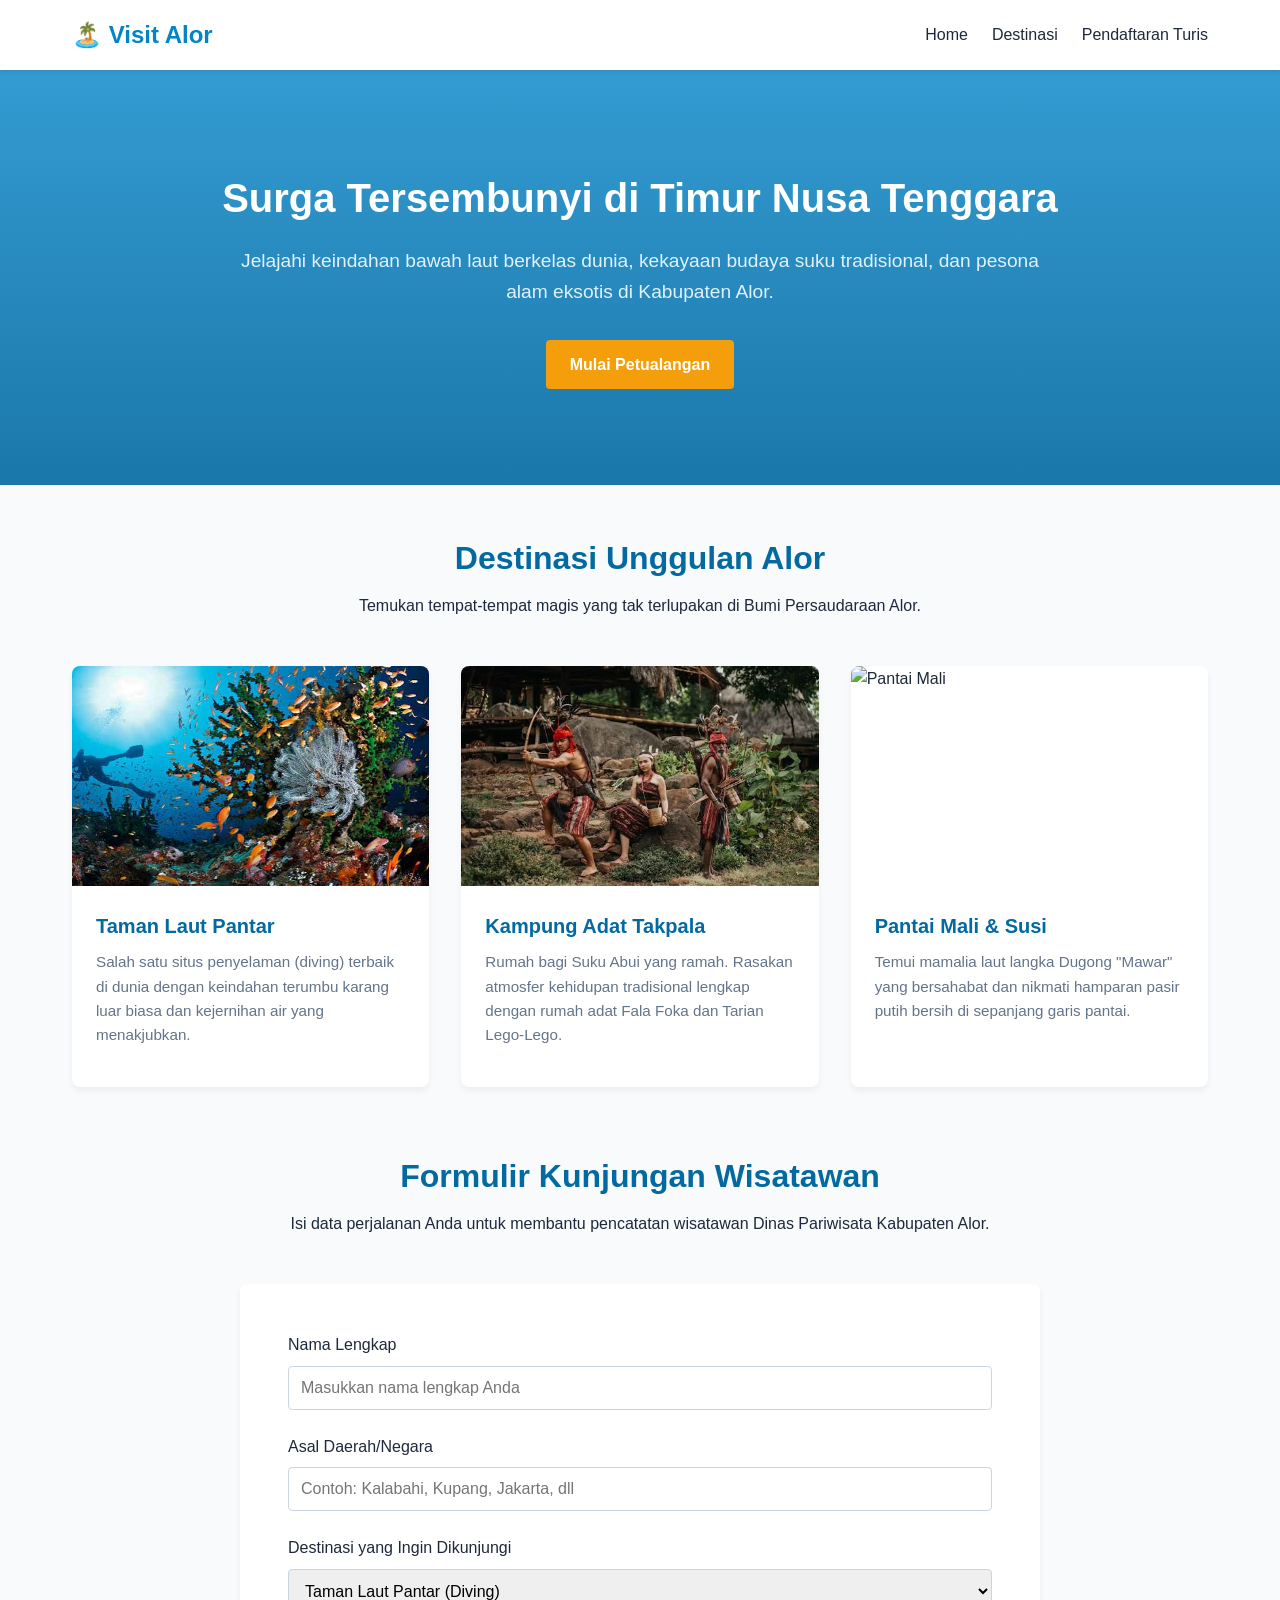
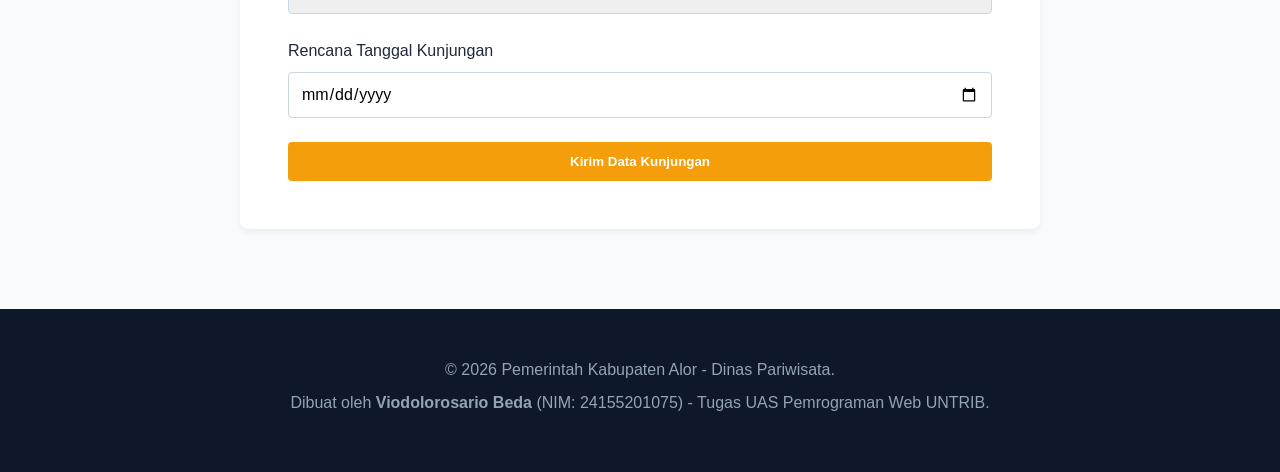
==== index.html @ 3d50be92 "Add files via upload" ====
<!DOCTYPE html>
<html lang="id">
<head>
    <meta charset="UTF-8">
    <meta name="viewport" content="width=device-width, initial-scale=1.0">
    <title>Sistem Informasi Pariwisata Kabupaten Alor - Visit Alor</title>
    <style>
        /* CSS Reset & Variable */
        :root {
            --primary-color: #0284c7;
            --primary-dark: #0369a1;
            --accent-color: #f59e0b;
            --text-dark: #1e293b;
            --text-light: #64748b;
            --bg-light: #f8fafc;
            --white: #ffffff;
        }

        * {
            margin: 0;
            padding: 0;
            box-sizing: border-box;
            font-family: 'Segoe UI', Tahoma, Geneva, Verdana, sans-serif;
        }

        body {
            background-color: var(--bg-light);
            color: var(--text-dark);
            line-height: 1.6;
            scroll-behavior: smooth;
        }

        /* Header & Navigation */
        header {
            background-color: var(--white);
            box-shadow: 0 2px 4px rgba(0,0,0,0.1);
            position: sticky;
            top: 0;
            z-index: 1000;
        }

        .navbar {
            max-width: 1200px;
            margin: 0 auto;
            display: flex;
            justify-content: space-between;
            align-items: center;
            padding: 1rem 2rem;
        }

        .logo {
            font-size: 1.5rem;
            font-weight: bold;
            color: var(--primary-color);
            display: flex;
            align-items: center;
            gap: 0.5rem;
        }

        .nav-links {
            list-style: none;
            display: flex;
            gap: 1.5rem;
        }

        .nav-links a {
            text-decoration: none;
            color: var(--text-dark);
            font-weight: 500;
            transition: color 0.3s;
        }

        .nav-links a:hover {
            color: var(--primary-color);
        }

        /* Hero Section */
        .hero {
            background: linear-gradient(rgba(2, 132, 199, 0.8), rgba(3, 105, 161, 0.9));
            color: var(--white);
            padding: 6rem 2rem;
            text-align: center;
        }

        .hero h1 {
            font-size: 2.5rem;
            margin-bottom: 1rem;
        }

        .hero p {
            font-size: 1.2rem;
            max-width: 800px;
            margin: 0 auto 2rem auto;
            color: #e0f2fe;
        }

        .btn {
            display: inline-block;
            background-color: var(--accent-color);
            color: var(--white);
            padding: 0.75rem 1.5rem;
            border-radius: 4px;
            text-decoration: none;
            font-weight: bold;
            transition: background-color 0.3s;
        }

        .btn:hover {
            background-color: #d97706;
        }

        /* Main Container */
        .container {
            max-width: 1200px;
            margin: 3rem auto;
            padding: 0 2rem;
        }

        .section-title {
            text-align: center;
            margin-bottom: 3rem;
        }

        .section-title h2 {
            font-size: 2rem;
            color: var(--primary-dark);
            margin-bottom: 0.5rem;
        }

        /* Destinasi Cards Grid */
        .grid {
            display: grid;
            grid-template-columns: repeat(auto-fit, minmax(300px, 1fr));
            gap: 2rem;
            margin-bottom: 4rem;
        }

        .card {
            background-color: var(--white);
            border-radius: 8px;
            overflow: hidden;
            box-shadow: 0 4px 6px rgba(0,0,0,0.05);
            transition: transform 0.3s;
        }

        .card:hover {
            transform: translateY(-5px);
        }

        .card-img {
            width: 100%;
            height: 220px;
            object-fit: cover;
            display: block;
        }

        .card-body {
            padding: 1.5rem;
        }

        .card-title {
            font-size: 1.25rem;
            color: var(--primary-dark);
            margin-bottom: 0.5rem;
        }

        .card-text {
            color: var(--text-light);
            font-size: 0.95rem;
            margin-bottom: 1rem;
        }

        /* Form Section */
        .booking-section {
            background-color: var(--white);
            border-radius: 8px;
            padding: 3rem;
            box-shadow: 0 4px 6px rgba(0,0,0,0.05);
            max-width: 800px;
            margin: 0 auto;
        }

        .form-group {
            margin-bottom: 1.5rem;
        }

        .form-group label {
            display: block;
            margin-bottom: 0.5rem;
            font-weight: 500;
        }

        .form-control {
            width: 100%;
            padding: 0.75rem;
            border: 1px solid #cbd5e1;
            border-radius: 4px;
            font-size: 1rem;
        }

        .form-control:focus {
            outline: none;
            border-color: var(--primary-color);
        }

        /* Footer */
        footer {
            background-color: #0f172a;
            color: #94a3b8;
            padding: 3rem 2rem;
            text-align: center;
            margin-top: 5rem;
        }

        footer p {
            margin-bottom: 0.5rem;
        }

        footer a {
            color: var(--primary-color);
            text-decoration: none;
        }
    </style>
</head>
<body>

    <header>
        <nav class="navbar">
            <div class="logo">🏝️ Visit Alor</div>
            <ul class="nav-links">
                <li><a href="#home">Home</a></li>
                <li><a href="#destinasi">Destinasi</a></li>
                <li><a href="#booking">Pendaftaran Turis</a></li>
            </ul>
        </nav>
    </header>

    <section class="hero" id="home">
        <h1>Surga Tersembunyi di Timur Nusa Tenggara</h1>
        <p>Jelajahi keindahan bawah laut berkelas dunia, kekayaan budaya suku tradisional, dan pesona alam eksotis di Kabupaten Alor.</p>
        <a href="#destinasi" class="btn">Mulai Petualangan</a>
    </section>

    <div class="container">
        
        <section id="destinasi">
            <div class="section-title">
                <h2>Destinasi Unggulan Alor</h2>
                <p>Temukan tempat-tempat magis yang tak terlupakan di Bumi Persaudaraan Alor.</p>
            </div>

            <div class="grid">
                <!-- Kartu 1: Taman Laut Pantar -->
                <div class="card">
                    <img src="images/pantar.jpg" alt="Taman Laut Pantar" class="card-img">
                    <div class="card-body">
                        <h3 class="card-title">Taman Laut Pantar</h3>
                        <p class="card-text">Salah satu situs penyelaman (diving) terbaik di dunia dengan keindahan terumbu karang luar biasa dan kejernihan air yang menakjubkan.</p>
                    </div>
                </div>

                <!-- Kartu 2: Kampung Adat Takpala -->
                <div class="card">
                    <img src="images/takpala.jpg" alt="Kampung Adat Takpala" class="card-img">
                    <div class="card-body">
                        <h3 class="card-title">Kampung Adat Takpala</h3>
                        <p class="card-text">Rumah bagi Suku Abui yang ramah. Rasakan atmosfer kehidupan tradisional lengkap dengan rumah adat Fala Foka dan Tarian Lego-Lego.</p>
                    </div>
                </div>

                <!-- Kartu 3: Pantai Mali (Dugong) -->
                <div class="card">
                    <img src="images/mali.jpg." alt="Pantai Mali" class="card-img">
                    <div class="card-body">
                        <h3 class="card-title">Pantai Mali & Susi</h3>
                        <p class="card-text">Temui mamalia laut langka Dugong "Mawar" yang bersahabat dan nikmati hamparan pasir putih bersih di sepanjang garis pantai.</p>
                    </div>
                </div>
            </div>
        </section>

        <section id="booking">
            <div class="section-title">
                <h2>Formulir Kunjungan Wisatawan</h2>
                <p>Isi data perjalanan Anda untuk membantu pencatatan wisatawan Dinas Pariwisata Kabupaten Alor.</p>
            </div>

            <div class="booking-section">
                <form id="visitForm" onsubmit="event.preventDefault(); alert('Pendaftaran Berhasil! Terima kasih telah berencana berkunjung ke Alor.');">
                    <div class="form-group">
                        <label for="nama">Nama Lengkap</label>
                        <input type="text" id="nama" class="form-control" placeholder="Masukkan nama lengkap Anda" required>
                    </div>
                    <div class="form-group">
                        <label for="asal">Asal Daerah/Negara</label>
                        <input type="text" id="asal" class="form-control" placeholder="Contoh: Kalabahi, Kupang, Jakarta, dll" required>
                    </div>
                    <div class="form-group">
                        <label for="destinasi-pilihan">Destinasi yang Ingin Dikunjungi</label>
                        <select id="destinasi-pilihan" class="form-control">
                            <option value="pantar">Taman Laut Pantar (Diving)</option>
                            <option value="takpala">Kampung Adat Takpala (Budaya)</option>
                            <option value="mali">Pantai Mali (Wisata Dugong)</option>
                        </select>
                    </div>
                    <div class="form-group">
                        <label for="tanggal">Rencana Tanggal Kunjungan</label>
                        <input type="date" id="tanggal" class="form-control" required>
                    </div>
                    <button type="submit" class="btn" style="width: 100%; border: none; cursor: pointer;">Kirim Data Kunjungan</button>
                </form>
            </div>
        </section>

    </div>

    <footer>
        <p>&copy; 2026 Pemerintah Kabupaten Alor - Dinas Pariwisata.</p>
        <p>Dibuat oleh <strong>Viodolorosario Beda</strong> (NIM: 24155201075) - Tugas UAS Pemrograman Web UNTRIB.</p>
    </footer>

</body>
</html>
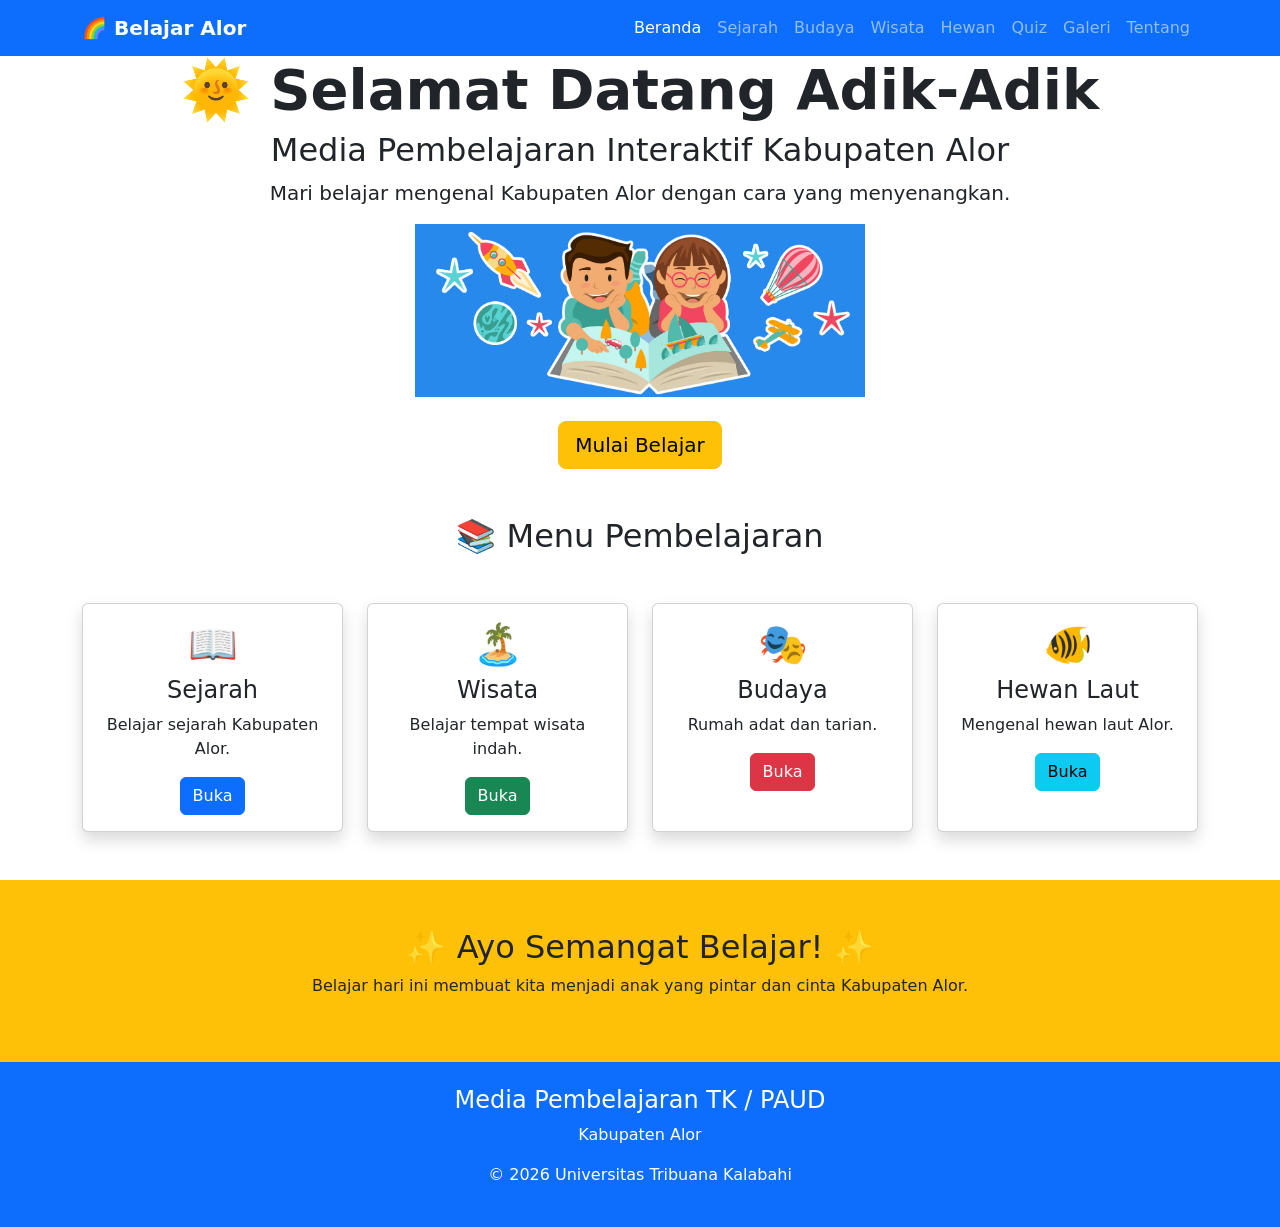
==== commit 06f57311: "Add files via upload" ====
--- a/index.html
+++ b/index.html
@@ -3,321 +3,324 @@
 <head>
     <meta charset="UTF-8">
     <meta name="viewport" content="width=device-width, initial-scale=1.0">
-    <title>Sistem Informasi Pariwisata Kabupaten Alor - Visit Alor</title>
-    <style>
-        /* CSS Reset & Variable */
-        :root {
-            --primary-color: #0284c7;
-            --primary-dark: #0369a1;
-            --accent-color: #f59e0b;
-            --text-dark: #1e293b;
-            --text-light: #64748b;
-            --bg-light: #f8fafc;
-            --white: #ffffff;
-        }
-
-        * {
-            margin: 0;
-            padding: 0;
-            box-sizing: border-box;
-            font-family: 'Segoe UI', Tahoma, Geneva, Verdana, sans-serif;
-        }
-
-        body {
-            background-color: var(--bg-light);
-            color: var(--text-dark);
-            line-height: 1.6;
-            scroll-behavior: smooth;
-        }
-
-        /* Header & Navigation */
-        header {
-            background-color: var(--white);
-            box-shadow: 0 2px 4px rgba(0,0,0,0.1);
-            position: sticky;
-            top: 0;
-            z-index: 1000;
-        }
-
-        .navbar {
-            max-width: 1200px;
-            margin: 0 auto;
-            display: flex;
-            justify-content: space-between;
-            align-items: center;
-            padding: 1rem 2rem;
-        }
-
-        .logo {
-            font-size: 1.5rem;
-            font-weight: bold;
-            color: var(--primary-color);
-            display: flex;
-            align-items: center;
-            gap: 0.5rem;
-        }
-
-        .nav-links {
-            list-style: none;
-            display: flex;
-            gap: 1.5rem;
-        }
-
-        .nav-links a {
-            text-decoration: none;
-            color: var(--text-dark);
-            font-weight: 500;
-            transition: color 0.3s;
-        }
-
-        .nav-links a:hover {
-            color: var(--primary-color);
-        }
-
-        /* Hero Section */
-        .hero {
-            background: linear-gradient(rgba(2, 132, 199, 0.8), rgba(3, 105, 161, 0.9));
-            color: var(--white);
-            padding: 6rem 2rem;
-            text-align: center;
-        }
-
-        .hero h1 {
-            font-size: 2.5rem;
-            margin-bottom: 1rem;
-        }
-
-        .hero p {
-            font-size: 1.2rem;
-            max-width: 800px;
-            margin: 0 auto 2rem auto;
-            color: #e0f2fe;
-        }
-
-        .btn {
-            display: inline-block;
-            background-color: var(--accent-color);
-            color: var(--white);
-            padding: 0.75rem 1.5rem;
-            border-radius: 4px;
-            text-decoration: none;
-            font-weight: bold;
-            transition: background-color 0.3s;
-        }
-
-        .btn:hover {
-            background-color: #d97706;
-        }
-
-        /* Main Container */
-        .container {
-            max-width: 1200px;
-            margin: 3rem auto;
-            padding: 0 2rem;
-        }
-
-        .section-title {
-            text-align: center;
-            margin-bottom: 3rem;
-        }
-
-        .section-title h2 {
-            font-size: 2rem;
-            color: var(--primary-dark);
-            margin-bottom: 0.5rem;
-        }
-
-        /* Destinasi Cards Grid */
-        .grid {
-            display: grid;
-            grid-template-columns: repeat(auto-fit, minmax(300px, 1fr));
-            gap: 2rem;
-            margin-bottom: 4rem;
-        }
-
-        .card {
-            background-color: var(--white);
-            border-radius: 8px;
-            overflow: hidden;
-            box-shadow: 0 4px 6px rgba(0,0,0,0.05);
-            transition: transform 0.3s;
-        }
-
-        .card:hover {
-            transform: translateY(-5px);
-        }
-
-        .card-img {
-            width: 100%;
-            height: 220px;
-            object-fit: cover;
-            display: block;
-        }
-
-        .card-body {
-            padding: 1.5rem;
-        }
-
-        .card-title {
-            font-size: 1.25rem;
-            color: var(--primary-dark);
-            margin-bottom: 0.5rem;
-        }
-
-        .card-text {
-            color: var(--text-light);
-            font-size: 0.95rem;
-            margin-bottom: 1rem;
-        }
-
-        /* Form Section */
-        .booking-section {
-            background-color: var(--white);
-            border-radius: 8px;
-            padding: 3rem;
-            box-shadow: 0 4px 6px rgba(0,0,0,0.05);
-            max-width: 800px;
-            margin: 0 auto;
-        }
-
-        .form-group {
-            margin-bottom: 1.5rem;
-        }
-
-        .form-group label {
-            display: block;
-            margin-bottom: 0.5rem;
-            font-weight: 500;
-        }
-
-        .form-control {
-            width: 100%;
-            padding: 0.75rem;
-            border: 1px solid #cbd5e1;
-            border-radius: 4px;
-            font-size: 1rem;
-        }
-
-        .form-control:focus {
-            outline: none;
-            border-color: var(--primary-color);
-        }
-
-        /* Footer */
-        footer {
-            background-color: #0f172a;
-            color: #94a3b8;
-            padding: 3rem 2rem;
-            text-align: center;
-            margin-top: 5rem;
-        }
-
-        footer p {
-            margin-bottom: 0.5rem;
-        }
-
-        footer a {
-            color: var(--primary-color);
-            text-decoration: none;
-        }
-    </style>
+    <title>Media Pembelajaran TK/PAUD - Mengenal Kabupaten Alor</title>
+
+    <!-- Bootstrap -->
+    <link href="https://cdn.jsdelivr.net/npm/bootstrap@5.3.3/dist/css/bootstrap.min.css" rel="stylesheet">
+
+    <!-- CSS -->
+    <link rel="stylesheet" href="css/style.css">
+
+    <!-- Google Font -->
+    <link href="https://fonts.googleapis.com/css2?family=Fredoka:wght@400;600&display=swap" rel="stylesheet">
+
+    <!-- Bootstrap Icons -->
+    <link rel="stylesheet"
+    href="https://cdn.jsdelivr.net/npm/bootstrap-icons@1.11.3/font/bootstrap-icons.min.css">
+
 </head>
+
 <body>
 
-    <header>
-        <nav class="navbar">
-            <div class="logo">🏝️ Visit Alor</div>
-            <ul class="nav-links">
-                <li><a href="#home">Home</a></li>
-                <li><a href="#destinasi">Destinasi</a></li>
-                <li><a href="#booking">Pendaftaran Turis</a></li>
-            </ul>
-        </nav>
-    </header>
-
-    <section class="hero" id="home">
-        <h1>Surga Tersembunyi di Timur Nusa Tenggara</h1>
-        <p>Jelajahi keindahan bawah laut berkelas dunia, kekayaan budaya suku tradisional, dan pesona alam eksotis di Kabupaten Alor.</p>
-        <a href="#destinasi" class="btn">Mulai Petualangan</a>
-    </section>
-
-    <div class="container">
-        
-        <section id="destinasi">
-            <div class="section-title">
-                <h2>Destinasi Unggulan Alor</h2>
-                <p>Temukan tempat-tempat magis yang tak terlupakan di Bumi Persaudaraan Alor.</p>
-            </div>
-
-            <div class="grid">
-                <!-- Kartu 1: Taman Laut Pantar -->
-                <div class="card">
-                    <img src="images/pantar.jpg" alt="Taman Laut Pantar" class="card-img">
-                    <div class="card-body">
-                        <h3 class="card-title">Taman Laut Pantar</h3>
-                        <p class="card-text">Salah satu situs penyelaman (diving) terbaik di dunia dengan keindahan terumbu karang luar biasa dan kejernihan air yang menakjubkan.</p>
-                    </div>
-                </div>
-
-                <!-- Kartu 2: Kampung Adat Takpala -->
-                <div class="card">
-                    <img src="images/takpala.jpg" alt="Kampung Adat Takpala" class="card-img">
-                    <div class="card-body">
-                        <h3 class="card-title">Kampung Adat Takpala</h3>
-                        <p class="card-text">Rumah bagi Suku Abui yang ramah. Rasakan atmosfer kehidupan tradisional lengkap dengan rumah adat Fala Foka dan Tarian Lego-Lego.</p>
-                    </div>
-                </div>
-
-                <!-- Kartu 3: Pantai Mali (Dugong) -->
-                <div class="card">
-                    <img src="images/mali.jpg." alt="Pantai Mali" class="card-img">
-                    <div class="card-body">
-                        <h3 class="card-title">Pantai Mali & Susi</h3>
-                        <p class="card-text">Temui mamalia laut langka Dugong "Mawar" yang bersahabat dan nikmati hamparan pasir putih bersih di sepanjang garis pantai.</p>
-                    </div>
-                </div>
-            </div>
-        </section>
-
-        <section id="booking">
-            <div class="section-title">
-                <h2>Formulir Kunjungan Wisatawan</h2>
-                <p>Isi data perjalanan Anda untuk membantu pencatatan wisatawan Dinas Pariwisata Kabupaten Alor.</p>
-            </div>
-
-            <div class="booking-section">
-                <form id="visitForm" onsubmit="event.preventDefault(); alert('Pendaftaran Berhasil! Terima kasih telah berencana berkunjung ke Alor.');">
-                    <div class="form-group">
-                        <label for="nama">Nama Lengkap</label>
-                        <input type="text" id="nama" class="form-control" placeholder="Masukkan nama lengkap Anda" required>
-                    </div>
-                    <div class="form-group">
-                        <label for="asal">Asal Daerah/Negara</label>
-                        <input type="text" id="asal" class="form-control" placeholder="Contoh: Kalabahi, Kupang, Jakarta, dll" required>
-                    </div>
-                    <div class="form-group">
-                        <label for="destinasi-pilihan">Destinasi yang Ingin Dikunjungi</label>
-                        <select id="destinasi-pilihan" class="form-control">
-                            <option value="pantar">Taman Laut Pantar (Diving)</option>
-                            <option value="takpala">Kampung Adat Takpala (Budaya)</option>
-                            <option value="mali">Pantai Mali (Wisata Dugong)</option>
-                        </select>
-                    </div>
-                    <div class="form-group">
-                        <label for="tanggal">Rencana Tanggal Kunjungan</label>
-                        <input type="date" id="tanggal" class="form-control" required>
-                    </div>
-                    <button type="submit" class="btn" style="width: 100%; border: none; cursor: pointer;">Kirim Data Kunjungan</button>
-                </form>
-            </div>
-        </section>
-
-    </div>
-
-    <footer>
-        <p>&copy; 2026 Pemerintah Kabupaten Alor - Dinas Pariwisata.</p>
-        <p>Dibuat oleh <strong>Viodolorosario Beda</strong> (NIM: 24155201075) - Tugas UAS Pemrograman Web UNTRIB.</p>
-    </footer>
+<!-- Navbar -->
+
+<nav class="navbar navbar-expand-lg navbar-dark bg-primary">
+
+<div class="container">
+
+<a class="navbar-brand fw-bold" href="#">
+🌈 Belajar Alor
+</a>
+
+<button class="navbar-toggler"
+type="button"
+data-bs-toggle="collapse"
+data-bs-target="#menu">
+
+<span class="navbar-toggler-icon"></span>
+
+</button>
+
+<div class="collapse navbar-collapse" id="menu">
+
+<ul class="navbar-nav ms-auto">
+
+<li class="nav-item">
+<a class="nav-link active" href="index.html">Beranda</a>
+</li>
+
+<li class="nav-item">
+<a class="nav-link" href="sejarah.html">Sejarah</a>
+</li>
+
+<li class="nav-item">
+<a class="nav-link" href="budaya.html">Budaya</a>
+</li>
+
+<li class="nav-item">
+<a class="nav-link" href="wisata.html">Wisata</a>
+</li>
+
+<li class="nav-item">
+<a class="nav-link" href="hewan.html">Hewan</a>
+</li>
+
+<li class="nav-item">
+<a class="nav-link" href="quiz.html">Quiz</a>
+</li>
+
+<li class="nav-item">
+<a class="nav-link" href="galeri.html">Galeri</a>
+</li>
+
+<li class="nav-item">
+<a class="nav-link" href="tentang.html">Tentang</a>
+</li>
+
+</ul>
+
+</div>
+
+</div>
+
+</nav>
+
+<!-- Hero -->
+
+<section class="hero text-center">
+
+<div class="container">
+
+<h1 class="display-4 fw-bold">
+
+🌞 Selamat Datang Adik-Adik
+
+</h1>
+
+<h2>
+
+Media Pembelajaran Interaktif
+
+Kabupaten Alor
+
+</h2>
+
+<p class="lead">
+
+Mari belajar mengenal Kabupaten Alor
+
+dengan cara yang menyenangkan.
+
+</p>
+
+<img src=" belajar.jpg"
+
+class="img-fluid"
+
+width="450"
+
+alt="Belajar">
+
+<br><br>
+
+<a href="sejarah.html"
+
+class="btn btn-warning btn-lg">
+
+Mulai Belajar
+
+</a>
+
+</div>
+
+</section>
+
+<!-- Menu -->
+
+<section class="container py-5">
+
+<h2 class="text-center mb-5">
+
+📚 Menu Pembelajaran
+
+</h2>
+
+<div class="row g-4">
+
+<div class="col-md-3">
+
+<div class="card shadow text-center h-100">
+
+<div class="card-body">
+
+<h1>📖</h1>
+
+<h4>Sejarah</h4>
+
+<p>
+
+Belajar sejarah Kabupaten Alor.
+
+</p>
+
+<a href="sejarah.html"
+
+class="btn btn-primary">
+
+Buka
+
+</a>
+
+</div>
+
+</div>
+
+</div>
+
+<div class="col-md-3">
+
+<div class="card shadow text-center h-100">
+
+<div class="card-body">
+
+<h1>🏝</h1>
+
+<h4>Wisata</h4>
+
+<p>
+
+Belajar tempat wisata indah.
+
+</p>
+
+<a href="wisata.html"
+
+class="btn btn-success">
+
+Buka
+
+</a>
+
+</div>
+
+</div>
+
+</div>
+
+<div class="col-md-3">
+
+<div class="card shadow text-center h-100">
+
+<div class="card-body">
+
+<h1>🎭</h1>
+
+<h4>Budaya</h4>
+
+<p>
+
+Rumah adat dan tarian.
+
+</p>
+
+<a href="budaya.html"
+
+class="btn btn-danger">
+
+Buka
+
+</a>
+
+</div>
+
+</div>
+
+</div>
+
+<div class="col-md-3">
+
+<div class="card shadow text-center h-100">
+
+<div class="card-body">
+
+<h1>🐠</h1>
+
+<h4>Hewan Laut</h4>
+
+<p>
+
+Mengenal hewan laut Alor.
+
+</p>
+
+<a href="hewan.html"
+
+class="btn btn-info">
+
+Buka
+
+</a>
+
+</div>
+
+</div>
+
+</div>
+
+</div>
+
+</section>
+
+<!-- Motivasi -->
+
+<section class="bg-warning py-5">
+
+<div class="container text-center">
+
+<h2>
+
+✨ Ayo Semangat Belajar! ✨
+
+</h2>
+
+<p>
+
+Belajar hari ini membuat kita menjadi anak yang pintar dan cinta Kabupaten Alor.
+
+</p>
+
+</div>
+
+</section>
+
+<!-- Footer -->
+
+<footer class="bg-primary text-white text-center p-4">
+
+<h4>
+
+Media Pembelajaran TK / PAUD
+
+</h4>
+
+<p>
+
+Kabupaten Alor
+
+</p>
+
+<p>
+
+© 2026 Universitas Tribuana Kalabahi
+
+</p>
+
+</footer>
+
+<script src="https://cdn.jsdelivr.net/npm/bootstrap@5.3.3/dist/js/bootstrap.bundle.min.js"></script>
+
+<script src="js/script.js"></script>
 
 </body>
+
 </html>
